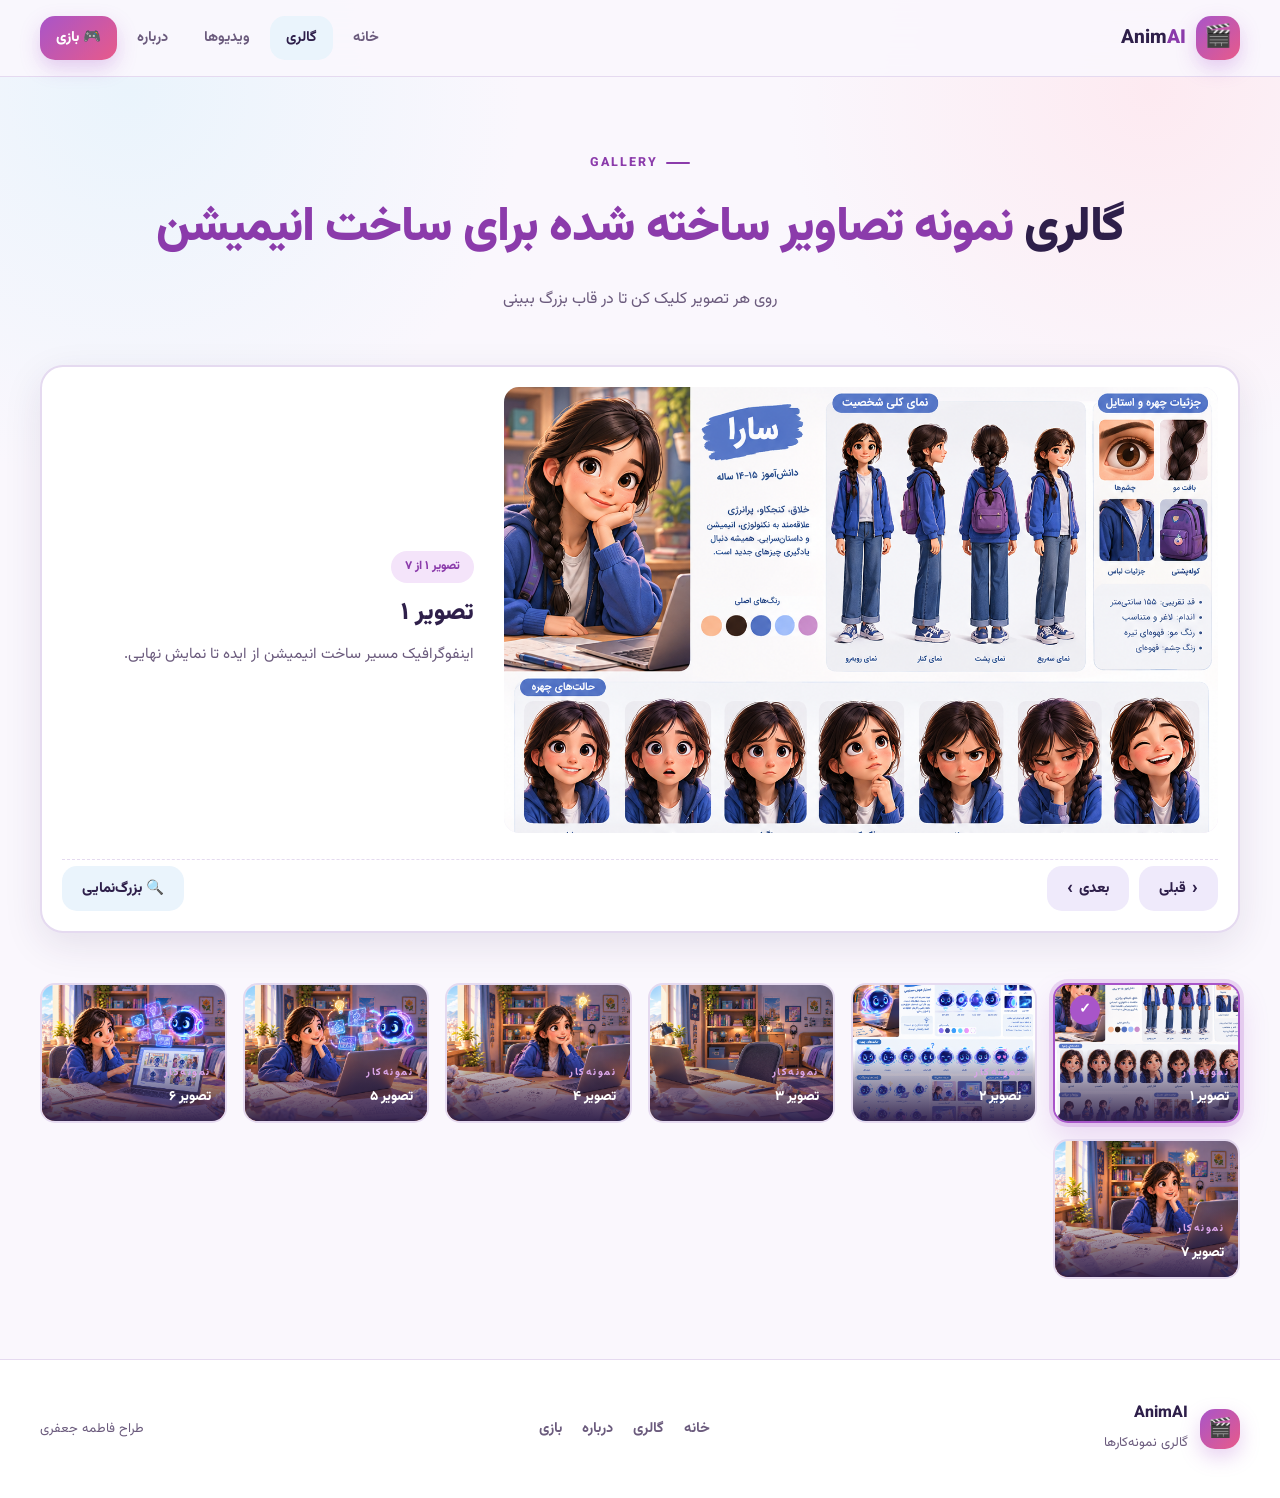
==== gallery.html @ 8f4859e5 "Add files via upload" ====
<!DOCTYPE html>
<html lang="fa" dir="rtl">

<head>
    <meta charset="UTF-8">
    <meta name="viewport" content="width=device-width, initial-scale=1.0">
    <meta name="description" content="گالری نمونه‌کارهای آموزشی انیمیشن و هوش مصنوعی">
    <title>گالری | AnimAI</title>

    <link rel="preconnect" href="https://fonts.googleapis.com">
    <link rel="preconnect" href="https://fonts.gstatic.com" crossorigin>
    <link href="https://fonts.googleapis.com/css2?family=Vazirmatn:wght@400;500;600;700;800;900&display=swap"
        rel="stylesheet">
    <link rel="stylesheet" href="css/AnimAI_girls_lilac_palette.css">
</head>

<body>

    <!-- ==================== هدر ==================== -->
    <header class="header">
        <div class="container header-inner">
            <a href="index.html" class="logo">
                <span class="logo-icon">🎬</span>
                <span class="logo-text">Anim<b>AI</b></span>
            </a>

            <nav class="nav" id="nav">
                <a href="index.html" class="nav-link">خانه</a>
                <a href="gallery.html" class="nav-link active">گالری</a>
                <a href="index.html#videos" class="nav-link">ویدیوها</a>
                <a href="about.html" class="nav-link">درباره</a>
                <!-- 🔴 لینک بازی — آدرس خودت رو بذار -->
                <a href="game/index.html" class="nav-link nav-link-game">🎮 بازی</a>
            </nav>

            <button class="burger" id="burger" aria-label="منو">
                <span></span><span></span><span></span>
            </button>
        </div>
    </header>

    <!-- ==================== گالری ==================== -->
    <main class="page-main">
        <div class="container">

            <div class="page-header">
                <span class="eyebrow">GALLERY</span>
                <h1>گالری <span class="highlight">نمونه تصاویر ساخته شده برای ساخت انیمیشن</span></h1>
                <p>روی هر تصویر کلیک کن تا در قاب بزرگ ببینی</p>
            </div>

            <!-- ============ نمایشگر پیش‌فرض ============ -->
            <div class="gallery-viewer" id="galleryViewer">

                <div class="viewer-frame">
                    <img id="viewerImage" src="assets/gallery/01.png" alt="نمایش تصویر انتخابی">
                </div>

                <div class="viewer-info">
                    <span class="viewer-badge" id="viewerBadge">تصویر ۱ از ۷</span>
                    <h3 id="viewerTitle">نمونه‌کار ۱</h3>
                    <p id="viewerDesc">روی هر تصویر از گالری پایین کلیک کن تا اینجا نمایش داده شود.</p>
                </div>

                <div class="viewer-controls">
                    <button class="viewer-btn" id="viewerPrev" aria-label="تصویر قبلی">
                        <span>‹</span> قبلی
                    </button>
                    <button class="viewer-btn" id="viewerNext" aria-label="تصویر بعدی">
                        بعدی <span>›</span>
                    </button>
                    <button class="viewer-btn viewer-btn-expand" id="viewerExpand" aria-label="نمایش تمام‌صفحه">
                        🔍 بزرگ‌نمایی
                    </button>
                </div>

            </div>

            <!-- ============ گالری تصاویر ============ -->
            <div class="gallery-grid" id="galleryGrid">

                <div class="gallery-item active" data-index="0" tabindex="0" role="button" aria-label="نمایش تصویر ۱">
                    <img src="assets/gallery/01.png" alt="نمونه‌کار ۱" loading="lazy">
                    <div class="gallery-overlay">
                        <span>نمونه‌کار</span>
                        <h4>تصویر ۱</h4>
                    </div>
                </div>

                <div class="gallery-item" data-index="1" tabindex="0" role="button" aria-label="نمایش تصویر ۲">
                    <img src="assets/gallery/02.png" alt="نمونه‌کار ۲" loading="lazy">
                    <div class="gallery-overlay">
                        <span>نمونه‌کار</span>
                        <h4>تصویر ۲</h4>
                    </div>
                </div>

                <div class="gallery-item" data-index="2" tabindex="0" role="button" aria-label="نمایش تصویر ۳">
                    <img src="assets/gallery/03.png" alt="نمونه‌کار ۳" loading="lazy">
                    <div class="gallery-overlay">
                        <span>نمونه‌کار</span>
                        <h4>تصویر ۳</h4>
                    </div>
                </div>

                <div class="gallery-item" data-index="3" tabindex="0" role="button" aria-label="نمایش تصویر ۴">
                    <img src="assets/gallery/04.png" alt="نمونه‌کار ۴" loading="lazy">
                    <div class="gallery-overlay">
                        <span>نمونه‌کار</span>
                        <h4>تصویر ۴</h4>
                    </div>
                </div>

                <div class="gallery-item" data-index="4" tabindex="0" role="button" aria-label="نمایش تصویر ۵">
                    <img src="assets/gallery/05.png" alt="نمونه‌کار ۵" loading="lazy">
                    <div class="gallery-overlay">
                        <span>نمونه‌کار</span>
                        <h4>تصویر ۵</h4>
                    </div>
                </div>

                <div class="gallery-item" data-index="5" tabindex="0" role="button" aria-label="نمایش تصویر ۶">
                    <img src="assets/gallery/06.png" alt="نمونه‌کار ۶" loading="lazy">
                    <div class="gallery-overlay">
                        <span>نمونه‌کار</span>
                        <h4>تصویر ۶</h4>
                    </div>
                </div>

                <div class="gallery-item" data-index="6" tabindex="0" role="button" aria-label="نمایش تصویر ۷">
                    <img src="assets/gallery/07.png" alt="نمونه‌کار ۷" loading="lazy">
                    <div class="gallery-overlay">
                        <span>نمونه‌کار</span>
                        <h4>تصویر ۷</h4>
                    </div>
                </div>

            </div>
        </div>
    </main>

    <!-- ==================== لایت‌باکس ==================== -->
    <div class="lightbox" id="lightbox" role="dialog" aria-modal="true" aria-label="نمایش بزرگ تصویر">
        <button class="lightbox-close" id="lightboxClose" aria-label="بستن">×</button>
        <button class="lightbox-nav lightbox-prev" id="lightboxPrev" aria-label="تصویر قبلی">‹</button>
        <button class="lightbox-nav lightbox-next" id="lightboxNext" aria-label="تصویر بعدی">›</button>
        <img id="lightboxImg" alt="نمایش بزرگ">
        <div class="lightbox-counter" id="lightboxCounter">۱ / ۷</div>
    </div>

    <!-- ==================== فوتر ==================== -->
    <footer class="footer">
        <div class="container footer-inner">
            <div class="footer-brand">
                <span class="logo-icon">🎬</span>
                <div>
                    <strong>AnimAI</strong>
                    <small>گالری نمونه‌کارها</small>
                </div>
            </div>
            <div class="footer-links">
                <a href="index.html">خانه</a>
                <a href="gallery.html">گالری</a>
                <a href="about.html">درباره</a>
                <!-- 🔴 لینک بازی -->
                <a href="game/index.html">بازی</a>
            </div>
            <div class="footer-copy">
                <small>طراح فاطمه جعفری</small>
            </div>
        </div>
    </footer>

    <script src="js/app.js"></script>
</body>

</html>
---- css/AnimAI_girls_lilac_palette.css ----
/* ============================================================
   AnimAI — استایل سایت با پالت هماهنگ بنفش-صورتی-آبی
   نسخه بازسازی‌شده با کنتراست بالا و رفع مشکل موبایل
   ============================================================ */

@import url('https://fonts.googleapis.com/css2?family=Vazirmatn:wght@400;500;600;700;800;900&display=swap');

/* ============ متغیرهای پالت رنگی ============ */
:root {
    /* --- رنگ‌های پایه (Base) --- */
    --navy: #2E1F4A;
    --navy-soft: #4A356A;
    --cream: #FAF7FD;
    --white: #FFFFFF;

    /* --- رنگ اصلی برند: بنفش-صورتی --- */
    --primary: #A855C9;
    --primary-dark: #8B3BAB;
    --primary-light: #D9A5E8;
    --primary-soft: #F4E4FA;

    /* --- رنگ مکمل: آبی آسمانی --- */
    --sky: #5B9FD4;
    --sky-dark: #3D7DB0;
    --sky-light: #C5E2F5;
    --sky-soft: #EAF4FC;

    /* --- رنگ مکمل: صورتی گرم --- */
    --rose: #E85A8A;
    --rose-dark: #C43E6D;
    --rose-light: #F5B8CE;
    --rose-soft: #FDEAF1;

    /* --- رنگ تأکید: بنفش ملایم --- */
    --lavender: #8B7BD8;
    --lavender-dark: #6B5BC0;
    --lavender-soft: #EFEAFB;

    /* --- رنگ‌های متن و خطوط --- */
    --text: #2E1F4A;
    --text-muted: #6B5B7D;
    --text-light: #9B8DAB;
    --line: #E5DAF0;
    --line-strong: #D0BFE0;

    /* --- پس‌زمینه‌های تخصصی --- */
    --bg-soft-purple: #F4E4FA;
    --bg-soft-blue: #EAF4FC;
    --bg-soft-rose: #FDEAF1;
    --bg-soft-lavender: #EFEAFB;

    /* --- Aliases برای سازگاری --- */
    --orange: var(--primary);
    --blue: var(--sky);
    --purple: var(--lavender);
    --mustard: var(--rose);
    --muted: var(--text-muted);
    --green: #4BB894;
    --red: var(--rose-dark);
    --pink: var(--rose-light);

    /* --- شعاع گوشه‌ها --- */
    --radius-sm: 10px;
    --radius: 15px;
    --radius-lg: 23px;
    --radius-xl: 30px;

    /* --- سایه‌ها --- */
    --shadow-sm: 0 4px 16px rgba(46, 31, 74, 0.06);
    --shadow: 0 12px 38px rgba(46, 31, 74, 0.10);
    --shadow-lg: 0 22px 70px rgba(46, 31, 74, 0.14);
    --shadow-primary: 0 8px 20px rgba(168, 85, 201, 0.28);
    --shadow-sky: 0 8px 20px rgba(91, 159, 212, 0.28);

    --transition: .25s ease;
}

/* ============ Reset ============ */
*,
*::before,
*::after {
    box-sizing: border-box;
    margin: 0;
    padding: 0;
}

html {
    scroll-behavior: smooth;
    scroll-padding-top: 90px;
}

body {
    font-family: 'Vazirmatn', Tahoma, sans-serif;
    background:
        radial-gradient(circle at 10% 10%, #EAF4FC 0, transparent 28%),
        radial-gradient(circle at 90% 10%, #FDEAF1 0, transparent 26%),
        radial-gradient(circle at 50% 90%, #EFEAFB 0, transparent 32%),
        var(--cream);
    background-attachment: fixed;
    color: var(--text);
    line-height: 1.8;
    min-height: 100vh;
    overflow-x: hidden;
    -webkit-font-smoothing: antialiased;
}

img {
    max-width: 100%;
    display: block;
}

a {
    color: inherit;
    text-decoration: none;
}

button {
    font-family: inherit;
    cursor: pointer;
    border: none;
    background: none;
    color: inherit;
}

ul {
    list-style: none;
}

::selection {
    background: var(--primary);
    color: var(--white);
}

/* ============ Container ============ */
.container {
    width: min(1200px, 94%);
    margin-inline: auto;
}

/* ============ Header ============ */
.header {
    position: sticky;
    top: 0;
    z-index: 100;
    backdrop-filter: blur(18px);
    -webkit-backdrop-filter: blur(18px);
    background: rgba(250, 247, 253, 0.92);
    border-bottom: 1px solid var(--line);
}

.header-inner {
    display: flex;
    align-items: center;
    justify-content: space-between;
    gap: 24px;
    min-height: 76px;
}

.logo {
    display: flex;
    align-items: center;
    gap: 10px;
    font-size: 1.2rem;
    font-weight: 800;
    color: var(--text);
}

.logo-icon {
    width: 44px;
    height: 44px;
    display: grid;
    place-items: center;
    border-radius: var(--radius);
    background: linear-gradient(135deg, var(--primary), var(--rose));
    font-size: 1.4rem;
    box-shadow: var(--shadow-primary);
}

.logo-text b {
    color: var(--primary-dark);
    font-weight: 900;
}

/* Nav */
.nav {
    display: flex;
    align-items: center;
    gap: 4px;
}

.nav-link {
    padding: 9px 16px;
    border-radius: var(--radius);
    font-size: .9rem;
    font-weight: 700;
    color: var(--text-muted);
    transition: all var(--transition);
    position: relative;
}

.nav-link:hover {
    color: var(--text);
    background: var(--bg-soft-lavender);
}

.nav-link.active {
    color: var(--navy);
    background: var(--bg-soft-blue);
}

.nav-link-game {
    background: linear-gradient(135deg, var(--primary), var(--rose));
    color: var(--white) !important;
    font-weight: 800;
    box-shadow: var(--shadow-primary);
}

.nav-link-game:hover {
    transform: translateY(-2px);
    box-shadow: 0 10px 24px rgba(168, 85, 201, 0.4);
    background: linear-gradient(135deg, var(--primary-dark), var(--rose-dark));
}

.burger {
    display: none;
    flex-direction: column;
    gap: 5px;
    padding: 8px;
    border-radius: var(--radius-sm);
}

.burger span {
    width: 24px;
    height: 2.5px;
    background: var(--text);
    border-radius: 4px;
    transition: all var(--transition);
}

.burger.active span:nth-child(1) {
    transform: rotate(45deg) translate(5px, 5px);
}

.burger.active span:nth-child(2) {
    opacity: 0;
}

.burger.active span:nth-child(3) {
    transform: rotate(-45deg) translate(5px, -5px);
}

/* ============ Buttons ============ */
.btn {
    display: inline-flex;
    align-items: center;
    justify-content: center;
    gap: 8px;
    padding: 13px 24px;
    border-radius: var(--radius);
    font-size: .95rem;
    font-weight: 800;
    transition: all var(--transition);
    white-space: nowrap;
    min-height: 48px;
    border: 0;
}

.btn-primary {
    background: linear-gradient(135deg, var(--primary), var(--primary-dark));
    color: var(--white);
    box-shadow: var(--shadow-primary);
}

.btn-primary:hover {
    transform: translateY(-2px);
    box-shadow: 0 12px 28px rgba(168, 85, 201, 0.4);
}

.btn-outline {
    background: var(--white);
    color: var(--primary-dark);
    border: 2px solid var(--primary-light);
}

.btn-outline:hover {
    background: var(--bg-soft-purple);
    border-color: var(--primary);
}

.btn-lg {
    padding: 16px 32px;
    font-size: 1rem;
    min-height: 56px;
}

/* ============ Hero ============ */
.hero {
    padding: 80px 0 60px;
    position: relative;
    overflow: hidden;
}

.hero-inner {
    display: grid;
    grid-template-columns: 1.1fr .9fr;
    gap: 50px;
    align-items: center;
}

.hero-badge {
    display: inline-flex;
    align-items: center;
    gap: 8px;
    padding: 8px 16px;
    border-radius: 999px;
    background: var(--bg-soft-purple);
    border: 1px solid var(--primary-light);
    color: var(--primary-dark);
    font-size: .8rem;
    font-weight: 800;
    margin-bottom: 22px;
}

.hero-title {
    font-size: clamp(2.2rem, 5.5vw, 4rem);
    line-height: 1.25;
    font-weight: 900;
    letter-spacing: -1.5px;
    color: var(--text);
    margin-bottom: 20px;
}

.hero-title .highlight {
    color: var(--primary-dark);
    position: relative;
}

.hero-title .highlight::after {
    content: '';
    position: absolute;
    bottom: 4px;
    right: 0;
    left: 0;
    height: 8px;
    background: linear-gradient(90deg, var(--primary-light), var(--rose-light));
    border-radius: 6px;
    opacity: .7;
    z-index: -1;
}

.hero-text {
    font-size: 1.05rem;
    color: var(--text-muted);
    max-width: 540px;
    margin-bottom: 30px;
    line-height: 2;
}

.hero-buttons {
    display: flex;
    flex-wrap: wrap;
    gap: 12px;
    margin-bottom: 40px;
}

.hero-stats {
    display: flex;
    gap: 40px;
    padding-top: 30px;
    border-top: 1px solid var(--line);
}

.stat strong {
    display: block;
    font-size: 1.9rem;
    font-weight: 900;
    color: var(--primary-dark);
    line-height: 1;
    margin-bottom: 4px;
}

.stat span {
    font-size: .85rem;
    color: var(--text-muted);
    font-weight: 600;
}

/* Hero visual */
.hero-visual {
    position: relative;
    min-height: 440px;
    display: grid;
    place-items: center;
    background: linear-gradient(145deg, var(--bg-soft-blue), var(--bg-soft-purple));
    border-radius: var(--radius-xl);
    overflow: hidden;
}

.hero-visual::before,
.hero-visual::after {
    content: "";
    position: absolute;
    border-radius: 50%;
    border: 2px dashed rgba(168, 85, 201, 0.3);
    animation: spin 30s linear infinite;
}

.hero-visual::before {
    width: 320px;
    height: 320px;
}

.hero-visual::after {
    width: 440px;
    height: 440px;
    animation-direction: reverse;
}

@keyframes spin {
    to {
        transform: rotate(360deg);
    }
}

.hero-card {
    position: relative;
    z-index: 2;
    padding: 36px 32px;
    border-radius: var(--radius-xl);
    background: var(--white);
    border: 1px solid var(--line);
    box-shadow: var(--shadow-lg);
    text-align: center;
    max-width: 320px;
    animation: bob 3s ease-in-out infinite;
}

@keyframes bob {

    0%,
    100% {
        transform: translateY(0) rotate(-2deg);
    }

    50% {
        transform: translateY(-14px) rotate(2deg);
    }
}

.hero-card-icon {
    width: 74px;
    height: 74px;
    margin: 0 auto 18px;
    display: grid;
    place-items: center;
    border-radius: var(--radius-lg);
    background: linear-gradient(135deg, var(--primary), var(--lavender));
    font-size: 2.2rem;
    color: white;
    box-shadow: 0 8px 20px rgba(168, 85, 201, 0.35);
}

.hero-card h3 {
    font-size: 1.25rem;
    color: var(--text);
    margin-bottom: 8px;
    font-weight: 800;
}

.hero-card p {
    font-size: .9rem;
    color: var(--text-muted);
    margin: 0;
}

.orbit {
    position: absolute;
    width: 64px;
    height: 64px;
    display: grid;
    place-items: center;
    border-radius: 20px;
    background: var(--white);
    box-shadow: var(--shadow);
    font-size: 1.8rem;
    z-index: 3;
    animation: float 4s ease-in-out infinite;
}

.orbit-1 {
    top: 12%;
    right: 12%;
    animation-delay: 0s;
}

.orbit-2 {
    top: 25%;
    left: 8%;
    animation-delay: .5s;
}

.orbit-3 {
    bottom: 12%;
    left: 12%;
    animation-delay: 1s;
}

@keyframes float {

    0%,
    100% {
        transform: translateY(0);
    }

    50% {
        transform: translateY(-12px);
    }
}

/* ============ Section ============ */
.section {
    padding: 80px 0;
}

.section-head {
    display: flex;
    align-items: end;
    justify-content: space-between;
    gap: 30px;
    margin-bottom: 40px;
}

.section-head h2 {
    font-size: clamp(1.7rem, 3.5vw, 2.5rem);
    font-weight: 900;
    color: var(--text);
    margin-top: 6px;
    letter-spacing: -.5px;
}

.section-head p {
    max-width: 520px;
    color: var(--text-muted);
    font-size: .98rem;
}

.eyebrow {
    display: inline-flex;
    align-items: center;
    gap: 8px;
    color: var(--primary-dark);
    font-size: .78rem;
    font-weight: 800;
    letter-spacing: 2px;
    text-transform: uppercase;
}

.eyebrow::before {
    content: '';
    width: 24px;
    height: 2px;
    background: var(--primary-dark);
    border-radius: 2px;
}

.highlight {
    color: var(--primary-dark);
}

/* ============ ویدیو ============ */
.video-layout {
    display: grid;
    grid-template-columns: 1.7fr 1fr;
    gap: 22px;
    align-items: start;
}

.video-player {
    padding: 18px;
    border-radius: var(--radius-lg);
    background: var(--white);
    border: 1px solid var(--line);
    box-shadow: var(--shadow);
}

.video-frame {
    aspect-ratio: 16 / 9;
    overflow: hidden;
    border-radius: var(--radius);
    background: #000;
    margin-bottom: 18px;
    position: relative;
}

.video-frame video {
    width: 100%;
    height: 100%;
    display: block;
    background: #000;
}

.video-info {
    padding: 0 6px 6px;
}

.video-tag {
    display: inline-block;
    padding: 4px 12px;
    border-radius: 999px;
    background: var(--bg-soft-purple);
    color: var(--primary-dark);
    font-size: .75rem;
    font-weight: 800;
    margin-bottom: 10px;
}

.video-info h3 {
    color: var(--text);
    font-size: 1.25rem;
    margin: 0 0 8px;
    font-weight: 800;
}

.video-info p {
    color: var(--text-muted);
    font-size: .92rem;
    margin: 0;
    line-height: 1.9;
}

/* لیست پخش */
.playlist {
    padding: 22px;
    border-radius: var(--radius-lg);
    background: var(--white);
    border: 1px solid var(--line);
    box-shadow: var(--shadow-sm);
}

.playlist-head {
    display: flex;
    align-items: center;
    gap: 10px;
    padding-bottom: 14px;
    margin-bottom: 14px;
    border-bottom: 1px solid var(--line);
}

.playlist-icon {
    font-size: 1.2rem;
}

.playlist-head h4 {
    color: var(--text);
    font-size: 1rem;
    font-weight: 800;
}

.playlist-item {
    width: 100%;
    display: flex;
    align-items: center;
    gap: 12px;
    padding: 12px 14px;
    margin-bottom: 8px;
    border-radius: var(--radius);
    background: var(--bg-soft-lavender);
    border: 2px solid transparent;
    text-align: right;
    transition: all var(--transition);
}

.playlist-item:hover {
    background: #E4DAF5;
    transform: translateX(-4px);
}

.playlist-item.active {
    background: linear-gradient(135deg, var(--bg-soft-purple), var(--primary-soft));
    border-color: var(--primary);
    box-shadow: 0 6px 16px rgba(168, 85, 201, 0.2);
}

.playlist-num {
    width: 34px;
    height: 34px;
    flex-shrink: 0;
    display: grid;
    place-items: center;
    border-radius: var(--radius-sm);
    background: var(--bg-soft-blue);
    color: var(--navy);
    font-size: .85rem;
    font-weight: 800;
}

.playlist-item.active .playlist-num {
    background: var(--primary);
    color: var(--white);
}

.playlist-text {
    display: flex;
    flex-direction: column;
    gap: 3px;
    min-width: 0;
    flex: 1;
}

.playlist-text strong {
    color: var(--text);
    font-size: .9rem;
    font-weight: 800;
}

.playlist-text small {
    color: var(--text-muted);
    font-size: .75rem;
}

.playlist-play {
    color: var(--text-muted);
    font-size: .8rem;
    transition: all var(--transition);
}

.playlist-item.active .playlist-play,
.playlist-item:hover .playlist-play {
    color: var(--primary-dark);
}

/* ============ هفت قدم ============ */
.roadmap-section {
    padding: 80px 0;
}

.roadmap {
    display: grid;
    grid-template-columns: repeat(7, 1fr);
    gap: 12px;
    position: relative;
}

.roadmap::before {
    content: '';
    position: absolute;
    top: 40px;
    right: 7%;
    left: 7%;
    height: 2px;
    background: linear-gradient(90deg, var(--primary), var(--lavender), var(--sky));
    opacity: .5;
    border-radius: 2px;
    border-style: dashed;
}

.roadmap-step {
    position: relative;
    z-index: 1;
    padding: 24px 12px;
    border-radius: var(--radius-lg);
    background: var(--white);
    border: 2px solid var(--line);
    text-align: center;
    transition: all var(--transition);
    cursor: default;
}

.roadmap-step:hover {
    transform: translateY(-8px);
    border-color: var(--primary);
    box-shadow: 0 20px 40px rgba(168, 85, 201, 0.25);
}

.roadmap-icon {
    width: 68px;
    height: 68px;
    margin: 0 auto 14px;
    display: grid;
    place-items: center;
    border-radius: var(--radius-lg);
    background: linear-gradient(145deg, var(--bg-soft-blue), var(--bg-soft-purple));
    border: 1px solid var(--line);
    font-size: 1.9rem;
    transition: all var(--transition);
}

.roadmap-step:hover .roadmap-icon {
    transform: scale(1.1) rotate(-6deg);
    background: linear-gradient(145deg, var(--primary), var(--lavender));
}

.roadmap-num {
    position: absolute;
    top: 12px;
    right: 12px;
    width: 28px;
    height: 28px;
    display: grid;
    place-items: center;
    border-radius: 50%;
    background: var(--bg-soft-blue);
    color: var(--navy);
    font-size: .8rem;
    font-weight: 900;
}

.roadmap-step:hover .roadmap-num {
    background: var(--navy);
    color: var(--white);
}

.roadmap-step h3 {
    font-size: .92rem;
    font-weight: 800;
    color: var(--text);
    margin-bottom: 4px;
}

.roadmap-step p {
    font-size: .72rem;
    color: var(--text-muted);
    margin: 0;
}

/* ============ پیش‌نمایش گالری ============ */
.gallery-preview-section {
    padding: 80px 0;
}

.gallery-grid-preview {
    display: grid;
    grid-template-columns: repeat(3, 1fr);
    gap: 20px;
    margin-bottom: 30px;
}

.gallery-preview-more {
    display: flex;
    justify-content: center;
}

/* ============ CTA بازی ============ */
.cta-game-box {
    position: relative;
    overflow: hidden;
    padding: 56px 48px;
    border-radius: var(--radius-xl);
    background: linear-gradient(135deg, var(--navy), var(--navy-soft));
    color: white;
    display: grid;
    grid-template-columns: 1.4fr 1fr;
    gap: 40px;
    align-items: center;
    box-shadow: 0 25px 80px rgba(46, 31, 74, 0.25);
}

.cta-game-box::before {
    content: '';
    position: absolute;
    inset: 0;
    background:
        radial-gradient(circle at 10% 20%, rgba(168, 85, 201, 0.35), transparent 45%),
        radial-gradient(circle at 90% 80%, rgba(232, 90, 138, 0.25), transparent 45%);
    pointer-events: none;
}

.cta-game-content {
    position: relative;
    z-index: 1;
}

.cta-game-content .eyebrow {
    color: var(--rose-light);
}

.cta-game-content .eyebrow::before {
    background: var(--rose-light);
}

.cta-game-content h2 {
    font-size: clamp(1.6rem, 3vw, 2.2rem);
    color: white;
    margin: 10px 0 14px;
    font-weight: 900;
    letter-spacing: -.5px;
}

.cta-game-content p {
    color: #E7E1ED;
    margin-bottom: 26px;
    font-size: 1rem;
    line-height: 1.9;
}

.cta-game-content .btn-primary {
    background: linear-gradient(135deg, var(--rose), var(--primary));
    color: var(--white);
    box-shadow: 0 10px 24px rgba(232, 90, 138, 0.4);
}

.cta-game-content .btn-primary:hover {
    box-shadow: 0 14px 30px rgba(232, 90, 138, 0.55);
}

.cta-game-visual {
    position: relative;
    z-index: 1;
    display: grid;
    grid-template-columns: repeat(2, 1fr);
    gap: 14px;
}

.mini-card {
    aspect-ratio: 1;
    display: grid;
    place-items: center;
    border-radius: var(--radius-lg);
    background: rgba(255, 255, 255, 0.08);
    border: 1px solid rgba(255, 255, 255, 0.15);
    font-size: 2.5rem;
    backdrop-filter: blur(10px);
    transition: all var(--transition);
}

.mini-card:nth-child(2) {
    grid-column: 2;
    transform: translateY(20px);
}

.mini-card:nth-child(3) {
    grid-column: 1 / -1;
    aspect-ratio: 2 / 1;
}

.cta-game-box:hover .mini-card {
    transform: translateY(-4px);
    background: rgba(255, 255, 255, 0.15);
}

.cta-game-box:hover .mini-card:nth-child(2) {
    transform: translateY(16px);
}

/* ============ Footer ============ */
.footer {
    padding: 40px 0;
    background: var(--white);
    border-top: 1px solid var(--line);
    margin-top: 20px;
}

.footer-inner {
    display: flex;
    align-items: center;
    justify-content: space-between;
    gap: 24px;
    flex-wrap: wrap;
}

.footer-brand {
    display: flex;
    align-items: center;
    gap: 12px;
}

.footer-brand .logo-icon {
    width: 40px;
    height: 40px;
    font-size: 1.2rem;
}

.footer-brand strong {
    display: block;
    color: var(--text);
    font-size: 1rem;
    font-weight: 800;
}

.footer-brand small {
    color: var(--text-muted);
    font-size: .82rem;
}

.footer-links {
    display: flex;
    gap: 20px;
}

.footer-links a {
    color: var(--text-muted);
    font-size: .9rem;
    font-weight: 700;
    transition: color var(--transition);
}

.footer-links a:hover {
    color: var(--primary-dark);
}

.footer-copy small {
    color: var(--text-muted);
    font-size: .82rem;
}

/* ============ Page Main ============ */
.page-main {
    padding: 70px 0 60px;
    min-height: 60vh;
}

.page-header {
    text-align: center;
    margin-bottom: 50px;
}

.page-header h1 {
    font-size: clamp(1.9rem, 4vw, 3rem);
    font-weight: 900;
    color: var(--text);
    margin: 10px 0 14px;
    letter-spacing: -1px;
}

.page-header p {
    color: var(--text-muted);
    max-width: 560px;
    margin: 0 auto;
}

/* ============ Filters ============ */
.filters {
    display: flex;
    justify-content: center;
    flex-wrap: wrap;
    gap: 8px;
    margin-bottom: 34px;
}

.filter-btn {
    padding: 9px 20px;
    border-radius: 999px;
    background: var(--white);
    border: 2px solid var(--line);
    color: var(--text-muted);
    font-size: .88rem;
    font-weight: 800;
    transition: all var(--transition);
}

.filter-btn:hover {
    border-color: var(--primary);
    color: var(--text);
}

.filter-btn.active {
    background: linear-gradient(135deg, var(--primary), var(--primary-dark));
    color: var(--white);
    border-color: var(--primary);
    box-shadow: var(--shadow-primary);
}

/* ============================================================
   نمایشگر پیش‌فرض گالری
   ============================================================ */

.gallery-viewer {
    display: grid;
    grid-template-columns: 1.7fr 1fr;
    gap: 22px;
    margin-bottom: 50px;
    padding: 20px;
    border-radius: var(--radius-lg);
    background: var(--white);
    border: 2px solid var(--line);
    box-shadow: var(--shadow);
}

.viewer-frame {
    position: relative;
    aspect-ratio: 16 / 10;
    border-radius: var(--radius);
    overflow: hidden;
    background: linear-gradient(145deg, var(--bg-soft-blue), var(--bg-soft-purple));
    display: grid;
    place-items: center;
}

.viewer-frame img {
    width: 100%;
    height: 100%;
    object-fit: contain;
    animation: viewerFade .35s ease;
}

@keyframes viewerFade {
    from {
        opacity: 0;
        transform: scale(.97);
    }

    to {
        opacity: 1;
        transform: scale(1);
    }
}

.viewer-info {
    display: flex;
    flex-direction: column;
    justify-content: center;
    padding: 12px 8px;
}

.viewer-badge {
    display: inline-block;
    align-self: flex-start;
    padding: 5px 14px;
    border-radius: 999px;
    background: var(--bg-soft-purple);
    color: var(--primary-dark);
    font-size: .75rem;
    font-weight: 800;
    margin-bottom: 14px;
}

.viewer-info h3 {
    font-size: 1.5rem;
    font-weight: 900;
    color: var(--text);
    margin: 0 0 10px;
    line-height: 1.4;
}

.viewer-info p {
    color: var(--text-muted);
    font-size: .95rem;
    line-height: 1.9;
    margin: 0;
}

.viewer-controls {
    grid-column: 1 / -1;
    display: flex;
    gap: 10px;
    flex-wrap: wrap;
    padding-top: 6px;
    border-top: 1px dashed var(--line);
    margin-top: 4px;
}

.viewer-btn {
    display: inline-flex;
    align-items: center;
    gap: 6px;
    padding: 11px 20px;
    border-radius: var(--radius);
    background: var(--bg-soft-lavender);
    color: var(--navy);
    font-size: .9rem;
    font-weight: 800;
    transition: all var(--transition);
    border: 0;
}

.viewer-btn:hover {
    background: var(--primary);
    color: var(--white);
    transform: translateY(-2px);
    box-shadow: var(--shadow-primary);
}

.viewer-btn span {
    font-size: 1.15rem;
    line-height: 1;
    font-weight: 900;
}

.viewer-btn-expand {
    margin-right: auto;
    background: var(--bg-soft-blue);
}

.viewer-btn-expand:hover {
    background: var(--sky);
    color: var(--white);
}

/* ============================================================
   گالری تصاویر
   ============================================================ */

.gallery-grid {
    display: grid;
    grid-template-columns: repeat(auto-fill, minmax(180px, 1fr));
    gap: 16px;
}

.gallery-item,
.gallery-preview-item {
    position: relative;
    aspect-ratio: 4 / 3;
    overflow: hidden;
    border-radius: var(--radius);
    background: var(--white);
    border: 2px solid var(--line);
    cursor: pointer;
    transition: all var(--transition);
    outline: none;
    display: block;
}

.gallery-item:hover,
.gallery-item:focus-visible,
.gallery-preview-item:hover,
.gallery-preview-item:focus-visible {
    transform: translateY(-4px);
    border-color: var(--primary);
    box-shadow: 0 14px 30px rgba(168, 85, 201, 0.25);
}

.gallery-item.active {
    border-color: var(--primary);
    box-shadow: 0 0 0 4px rgba(168, 85, 201, 0.2), 0 14px 30px rgba(168, 85, 201, 0.2);
    transform: translateY(-4px);
}

.gallery-item img,
.gallery-preview-item img {
    width: 100%;
    height: 100%;
    object-fit: cover;
    transition: transform .5s ease;
}

.gallery-item:hover img,
.gallery-item:focus-visible img,
.gallery-item.active img,
.gallery-preview-item:hover img,
.gallery-preview-item:focus-visible img {
    transform: scale(1.06);
}

.gallery-overlay {
    position: absolute;
    inset: auto 0 0 0;
    padding: 14px 14px 12px;
    background: linear-gradient(to top, rgba(46, 31, 74, 0.95), transparent);
    transition: all var(--transition);
}

.gallery-overlay span {
    display: block;
    font-size: .65rem;
    font-weight: 800;
    color: var(--primary-light);
    letter-spacing: 1.5px;
    text-transform: uppercase;
    margin-bottom: 2px;
}

.gallery-overlay h4 {
    color: white;
    font-size: .85rem;
    font-weight: 800;
    margin: 0;
}

.gallery-item.active::before {
    content: '✓';
    position: absolute;
    top: 10px;
    left: 10px;
    width: 30px;
    height: 30px;
    display: grid;
    place-items: center;
    border-radius: 50%;
    background: var(--primary);
    color: var(--white);
    font-size: .9rem;
    font-weight: 900;
    box-shadow: 0 4px 12px rgba(168, 85, 201, 0.5);
    z-index: 2;
}

.gallery-item.hidden {
    display: none;
}

.gallery-empty {
    text-align: center;
    padding: 60px 20px;
    border-radius: var(--radius-lg);
    background: var(--white);
    border: 2px dashed var(--line);
}

.gallery-empty span {
    display: block;
    font-size: 3rem;
    margin-bottom: 10px;
    opacity: .5;
}

.gallery-empty p {
    color: var(--text-muted);
    font-weight: 700;
    margin: 0;
}

/* ============================================================
   لایت‌باکس
   ============================================================ */

.lightbox {
    position: fixed;
    inset: 0;
    z-index: 999;
    display: none;
    align-items: center;
    justify-content: center;
    padding: 30px;
    background: rgba(46, 31, 74, 0.95);
    backdrop-filter: blur(14px);
    -webkit-backdrop-filter: blur(14px);
}

.lightbox.open {
    display: flex;
    animation: fadeIn .3s ease;
}

@keyframes fadeIn {
    from {
        opacity: 0;
    }

    to {
        opacity: 1;
    }
}

.lightbox img {
    max-width: 100%;
    max-height: 85vh;
    border-radius: var(--radius-lg);
    box-shadow: 0 30px 90px rgba(0, 0, 0, 0.5);
    animation: zoomIn .3s ease;
    user-select: none;
}

@keyframes zoomIn {
    from {
        transform: scale(.94);
        opacity: 0;
    }

    to {
        transform: scale(1);
        opacity: 1;
    }
}

.lightbox-close {
    position: absolute;
    top: 20px;
    left: 20px;
    width: 48px;
    height: 48px;
    display: grid;
    place-items: center;
    border-radius: 50%;
    background: var(--white);
    color: var(--navy);
    font-size: 1.7rem;
    line-height: 1;
    font-weight: 700;
    transition: all var(--transition);
    z-index: 2;
}

.lightbox-close:hover {
    background: var(--primary);
    color: var(--white);
    transform: rotate(90deg);
}

.lightbox-nav {
    position: absolute;
    top: 50%;
    transform: translateY(-50%);
    width: 54px;
    height: 54px;
    display: grid;
    place-items: center;
    border-radius: 50%;
    background: var(--white);
    color: var(--navy);
    font-size: 2rem;
    line-height: 1;
    font-weight: 700;
    padding-bottom: 4px;
    transition: all var(--transition);
    z-index: 2;
}

.lightbox-nav:hover {
    background: var(--primary);
    color: var(--white);
    transform: translateY(-50%) scale(1.1);
}

.lightbox-prev {
    right: 20px;
}

.lightbox-next {
    left: 20px;
}

.lightbox-counter {
    position: absolute;
    bottom: 24px;
    left: 50%;
    transform: translateX(-50%);
    padding: 8px 18px;
    border-radius: 999px;
    background: var(--white);
    color: var(--navy);
    font-size: .85rem;
    font-weight: 800;
    box-shadow: 0 6px 16px rgba(0, 0, 0, 0.25);
    z-index: 2;
}

/* ============ کاهش حرکت ============ */
@media (prefers-reduced-motion: reduce) {

    *,
    *::before,
    *::after {
        animation-duration: .01ms !important;
        transition-duration: .01ms !important;
    }

    .hero-card,
    .orbit,
    .hero-visual::before,
    .hero-visual::after {
        animation: none;
    }
}

/* ============================================================
   ریسپانسیو — تبلت (860px)
   ============================================================ */

@media (max-width: 860px) {
    .burger {
        display: flex;
    }

    .nav {
        position: fixed;
        top: 76px;
        inset-inline: 0;
        flex-direction: column;
        align-items: stretch;
        gap: 4px;
        padding: 12px;
        background: var(--white);
        border-bottom: 1px solid var(--line);
        box-shadow: var(--shadow);
        transform: translateY(-12px);
        opacity: 0;
        visibility: hidden;
        pointer-events: none;
        transition: all var(--transition);
        z-index: 99;
    }

    .nav.open {
        transform: translateY(0);
        opacity: 1;
        visibility: visible;
        pointer-events: auto;
    }

    .nav-link {
        width: 100%;
        text-align: center;
    }

    /* --- Hero --- */
    .hero-inner {
        grid-template-columns: 1fr;
    }

    .hero-visual {
        min-height: 320px;
        order: -1;
    }

    .hero-stats {
        flex-wrap: wrap;
        gap: 24px;
    }

    /* --- ویدیو --- */
    .video-layout {
        grid-template-columns: 1fr;
    }

    /* --- roadmap: اسکرول افقی --- */
    .roadmap {
        display: flex;
        flex-wrap: nowrap;
        overflow-x: auto;
        overflow-y: hidden;
        gap: 12px;
        padding: 6px 4px 18px;
        scroll-snap-type: x mandatory;
        -webkit-overflow-scrolling: touch;
        scrollbar-width: thin;
        scrollbar-color: var(--primary-light) transparent;
    }

    .roadmap::-webkit-scrollbar {
        height: 6px;
    }

    .roadmap::-webkit-scrollbar-track {
        background: var(--lavender-soft);
        border-radius: 3px;
    }

    .roadmap::-webkit-scrollbar-thumb {
        background: var(--primary-light);
        border-radius: 3px;
    }

    .roadmap::before {
        display: none;
    }

    .roadmap-step {
        flex: 0 0 auto;
        width: 145px;
        min-width: 145px;
        scroll-snap-align: start;
        padding: 18px 12px;
    }

    .roadmap-icon {
        width: 58px;
        height: 58px;
        font-size: 1.6rem;
        margin-bottom: 10px;
    }

    .roadmap-num {
        width: 24px;
        height: 24px;
        font-size: .7rem;
        top: 8px;
        right: 8px;
    }

    .roadmap-step h3 {
        font-size: .85rem;
    }

    .roadmap-step p {
        font-size: .68rem;
    }

    /* --- گالری پیش‌نمایش --- */
    .gallery-grid-preview {
        grid-template-columns: repeat(2, 1fr);
    }

    /* --- CTA بازی --- */
    .cta-game-box {
        grid-template-columns: 1fr;
        padding: 40px 28px;
        text-align: center;
    }

    .cta-game-visual {
        max-width: 320px;
        margin-inline: auto;
    }

    /* --- گالری نمایشگر --- */
    .gallery-viewer {
        grid-template-columns: 1fr;
        padding: 16px;
    }

    .viewer-frame {
        aspect-ratio: 16 / 10;
    }

    .viewer-info {
        padding: 4px;
    }

    .viewer-info h3 {
        font-size: 1.25rem;
    }

    .viewer-btn-expand {
        margin-right: 0;
    }
}

/* ============================================================
   ریسپانسیو — موبایل (700px)
   ============================================================ */

@media (max-width: 700px) {
    .gallery-grid {
        grid-template-columns: repeat(auto-fill, minmax(140px, 1fr));
        gap: 10px;
    }

    .gallery-overlay {
        padding: 10px;
    }

    .gallery-overlay h4 {
        font-size: .75rem;
    }

    .gallery-overlay span {
        font-size: .6rem;
    }

    .gallery-item.active::before {
        width: 24px;
        height: 24px;
        font-size: .75rem;
    }

    .lightbox {
        padding: 16px;
    }

    .lightbox img {
        max-height: 78vh;
        border-radius: var(--radius);
    }

    .lightbox-close {
        top: 12px;
        left: 12px;
        width: 42px;
        height: 42px;
        font-size: 1.5rem;
    }

    .lightbox-nav {
        width: 44px;
        height: 44px;
        font-size: 1.6rem;
    }

    .lightbox-prev {
        right: 10px;
    }

    .lightbox-next {
        left: 10px;
    }

    .lightbox-counter {
        bottom: 14px;
        font-size: .78rem;
        padding: 6px 14px;
    }

    .viewer-controls {
        gap: 8px;
    }

    .viewer-btn {
        padding: 9px 14px;
        font-size: .82rem;
        flex: 1 1 auto;
        justify-content: center;
    }
}

/* ============================================================
   ریسپانسیو — موبایل کوچک (480px)
   ============================================================ */

@media (max-width: 480px) {

    /* --- roadmap در موبایل کوچک --- */
    .roadmap {
        width: 100vw;
        margin-inline: calc(50% - 50vw);
        padding-inline: 4%;
        gap: 10px;
    }

    .roadmap-step {
        width: 130px;
        min-width: 130px;
        padding: 16px 10px;
    }

    .roadmap-icon {
        width: 52px;
        height: 52px;
        font-size: 1.5rem;
        margin-bottom: 8px;
    }

    .roadmap-step h3 {
        font-size: .8rem;
    }

    .roadmap-step p {
        font-size: .65rem;
    }

    /* --- بقیه استایل‌ها --- */
    .gallery-grid-preview {
        grid-template-columns: 1fr;
    }

    .footer-inner {
        justify-content: center;
        text-align: center;
    }
}

/* ============================================================
   ریسپانسیو — موبایل خیلی کوچک (400px)
   ============================================================ */

@media (max-width: 400px) {
    .gallery-grid {
        grid-template-columns: repeat(2, 1fr);
    }

    .lightbox-nav {
        width: 38px;
        height: 38px;
        font-size: 1.4rem;
    }

    .viewer-btn-expand {
        flex-basis: 100%;
    }

    .roadmap-step {
        width: 120px;
        min-width: 120px;
        padding: 14px 8px;
    }

    .roadmap-icon {
        width: 46px;
        height: 46px;
        font-size: 1.3rem;
    }

    .roadmap-step h3 {
        font-size: .75rem;
    }

    .roadmap-step p {
        font-size: .62rem;
    }
}
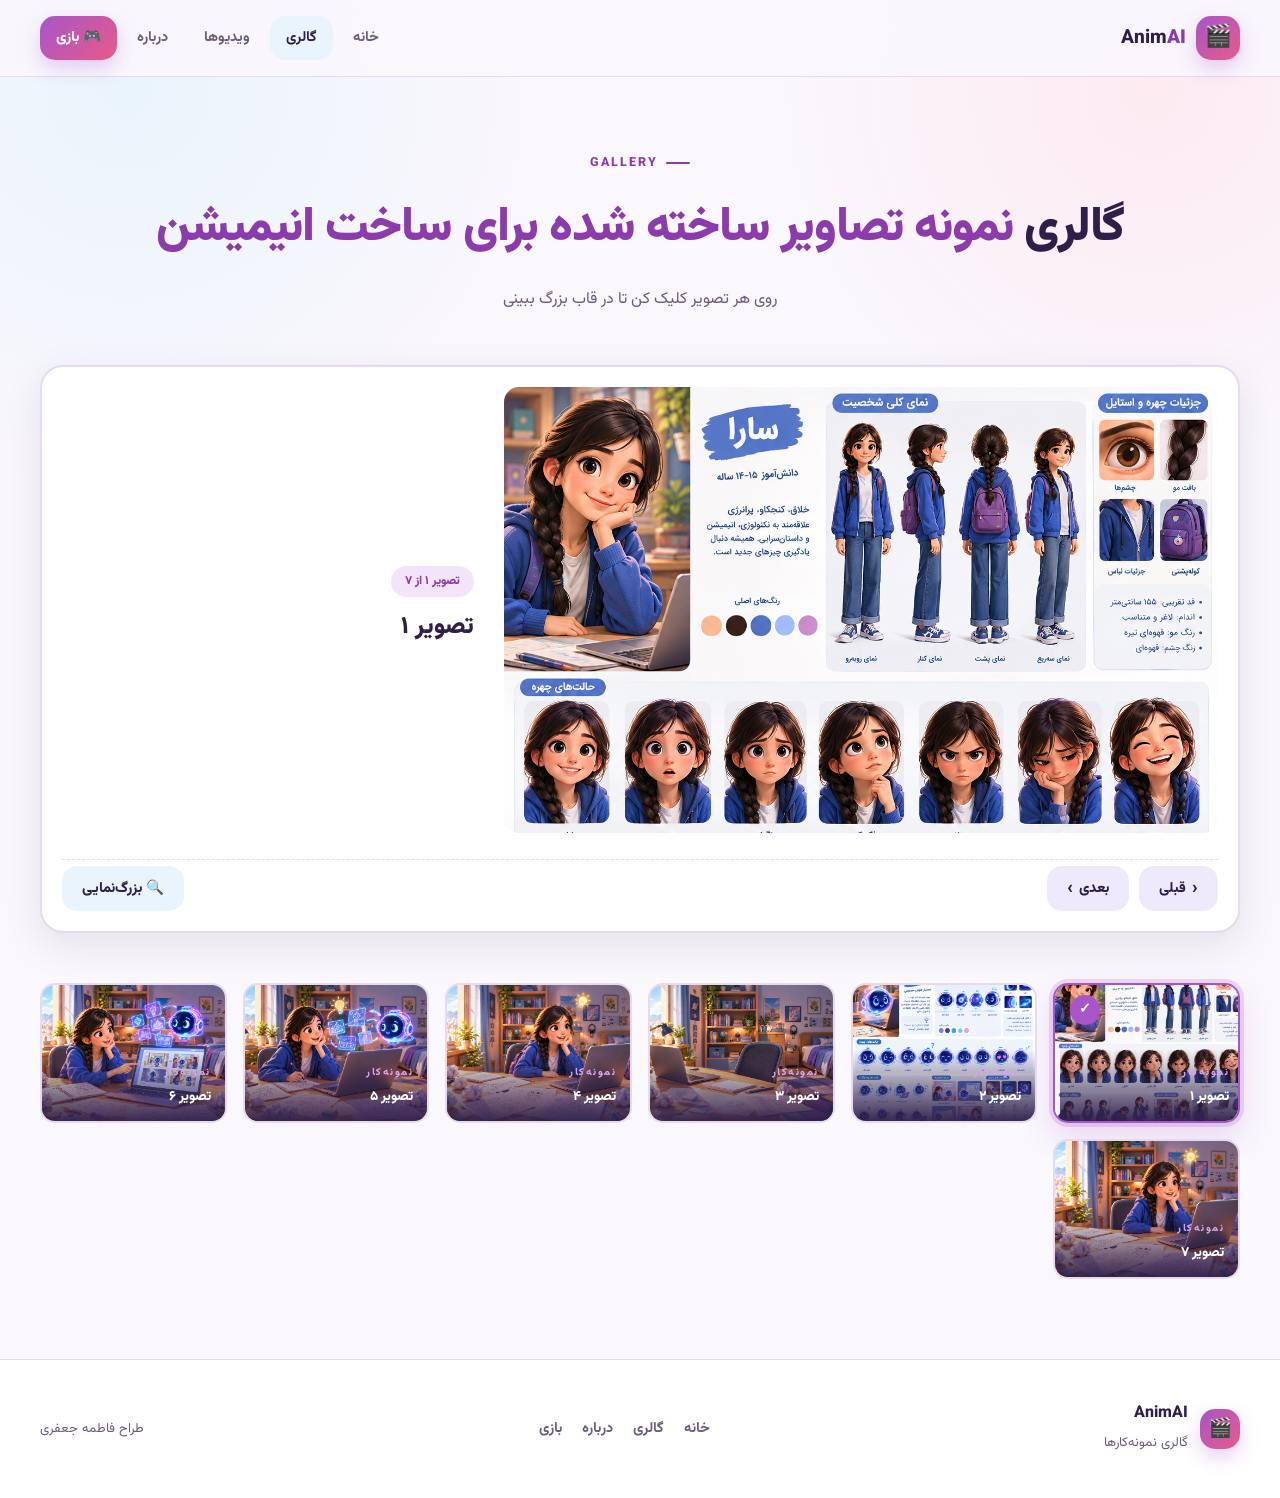
==== commit 1dbfa0ee: "gallery.html" ====
--- a/gallery.html
+++ b/gallery.html
@@ -28,7 +28,7 @@
                 <a href="index.html" class="nav-link">خانه</a>
                 <a href="gallery.html" class="nav-link active">گالری</a>
                 <a href="index.html#videos" class="nav-link">ویدیوها</a>
-                <a href="about.html" class="nav-link">درباره</a>
+                <a href="#" class="nav-link">درباره</a>
                 <!-- 🔴 لینک بازی — آدرس خودت رو بذار -->
                 <a href="game/index.html" class="nav-link nav-link-game">🎮 بازی</a>
             </nav>
@@ -174,4 +174,4 @@
     <script src="js/app.js"></script>
 </body>
 
-</html>+</html>
